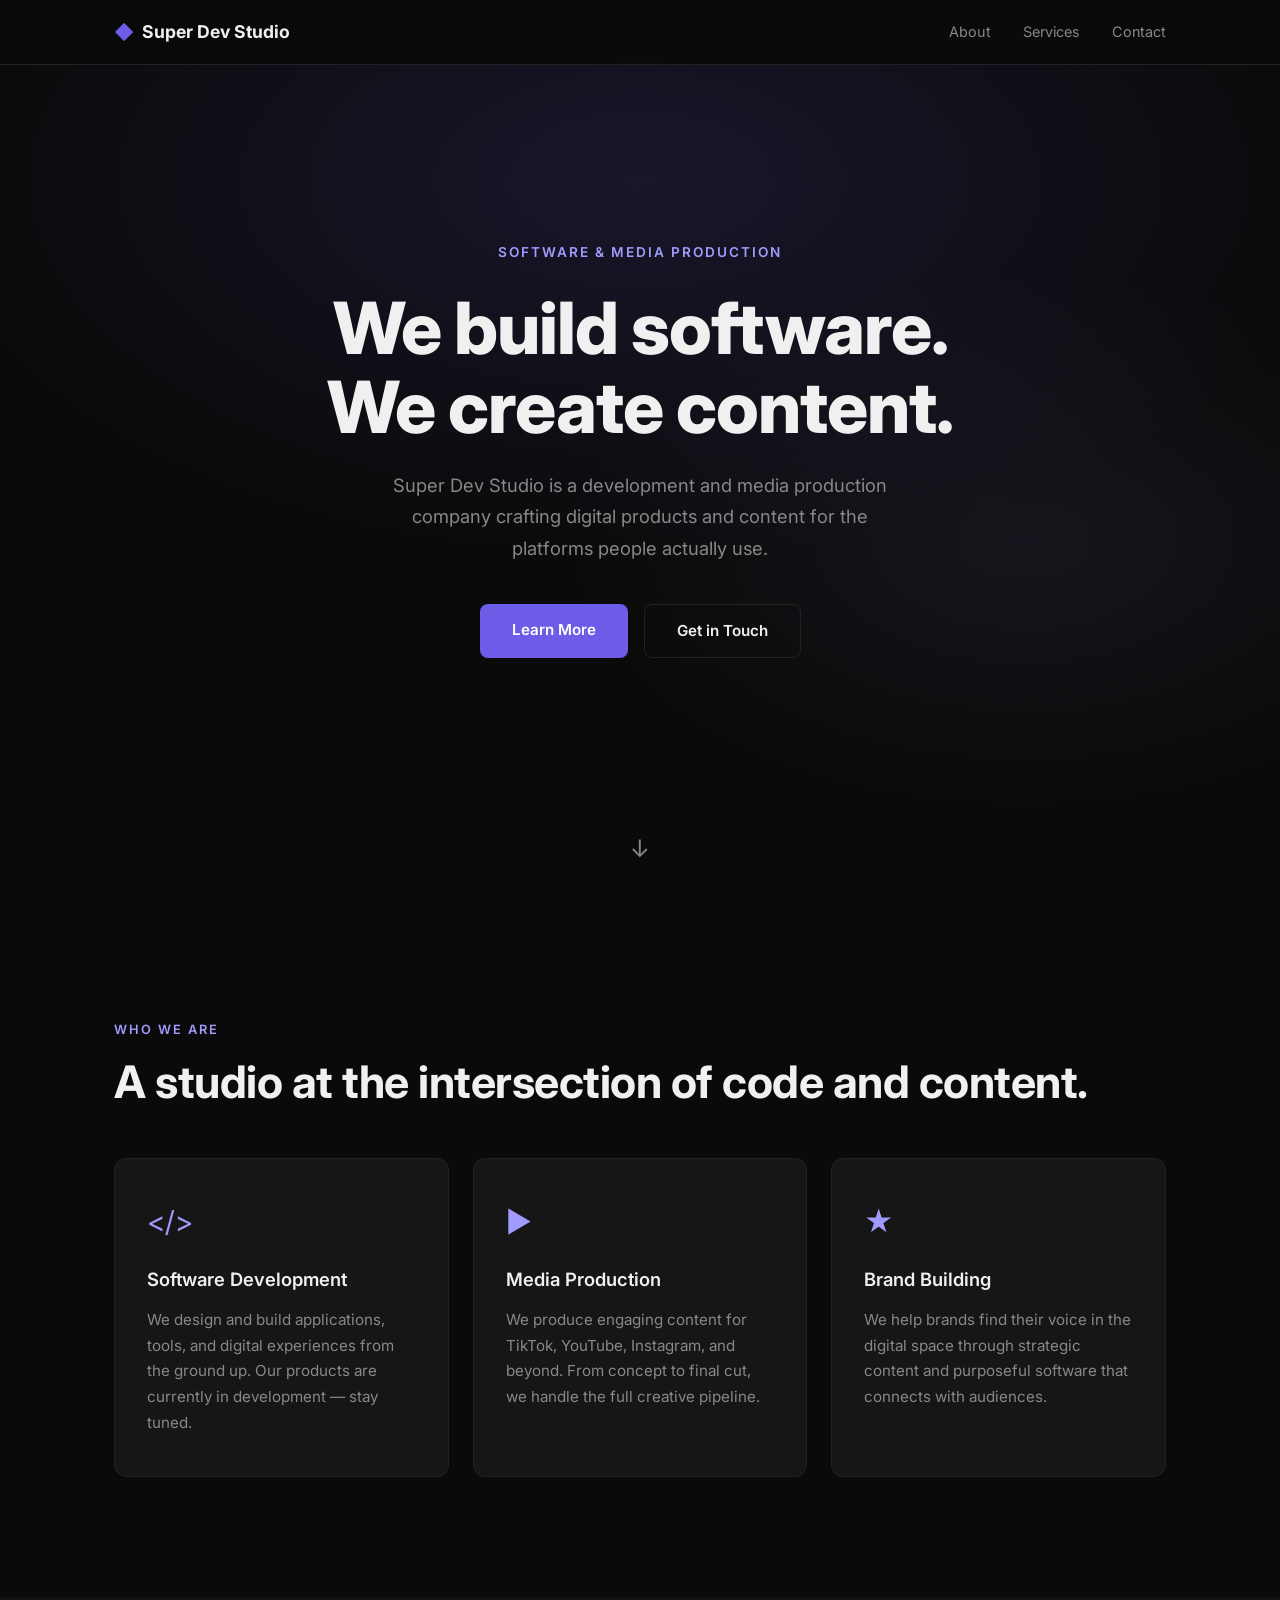
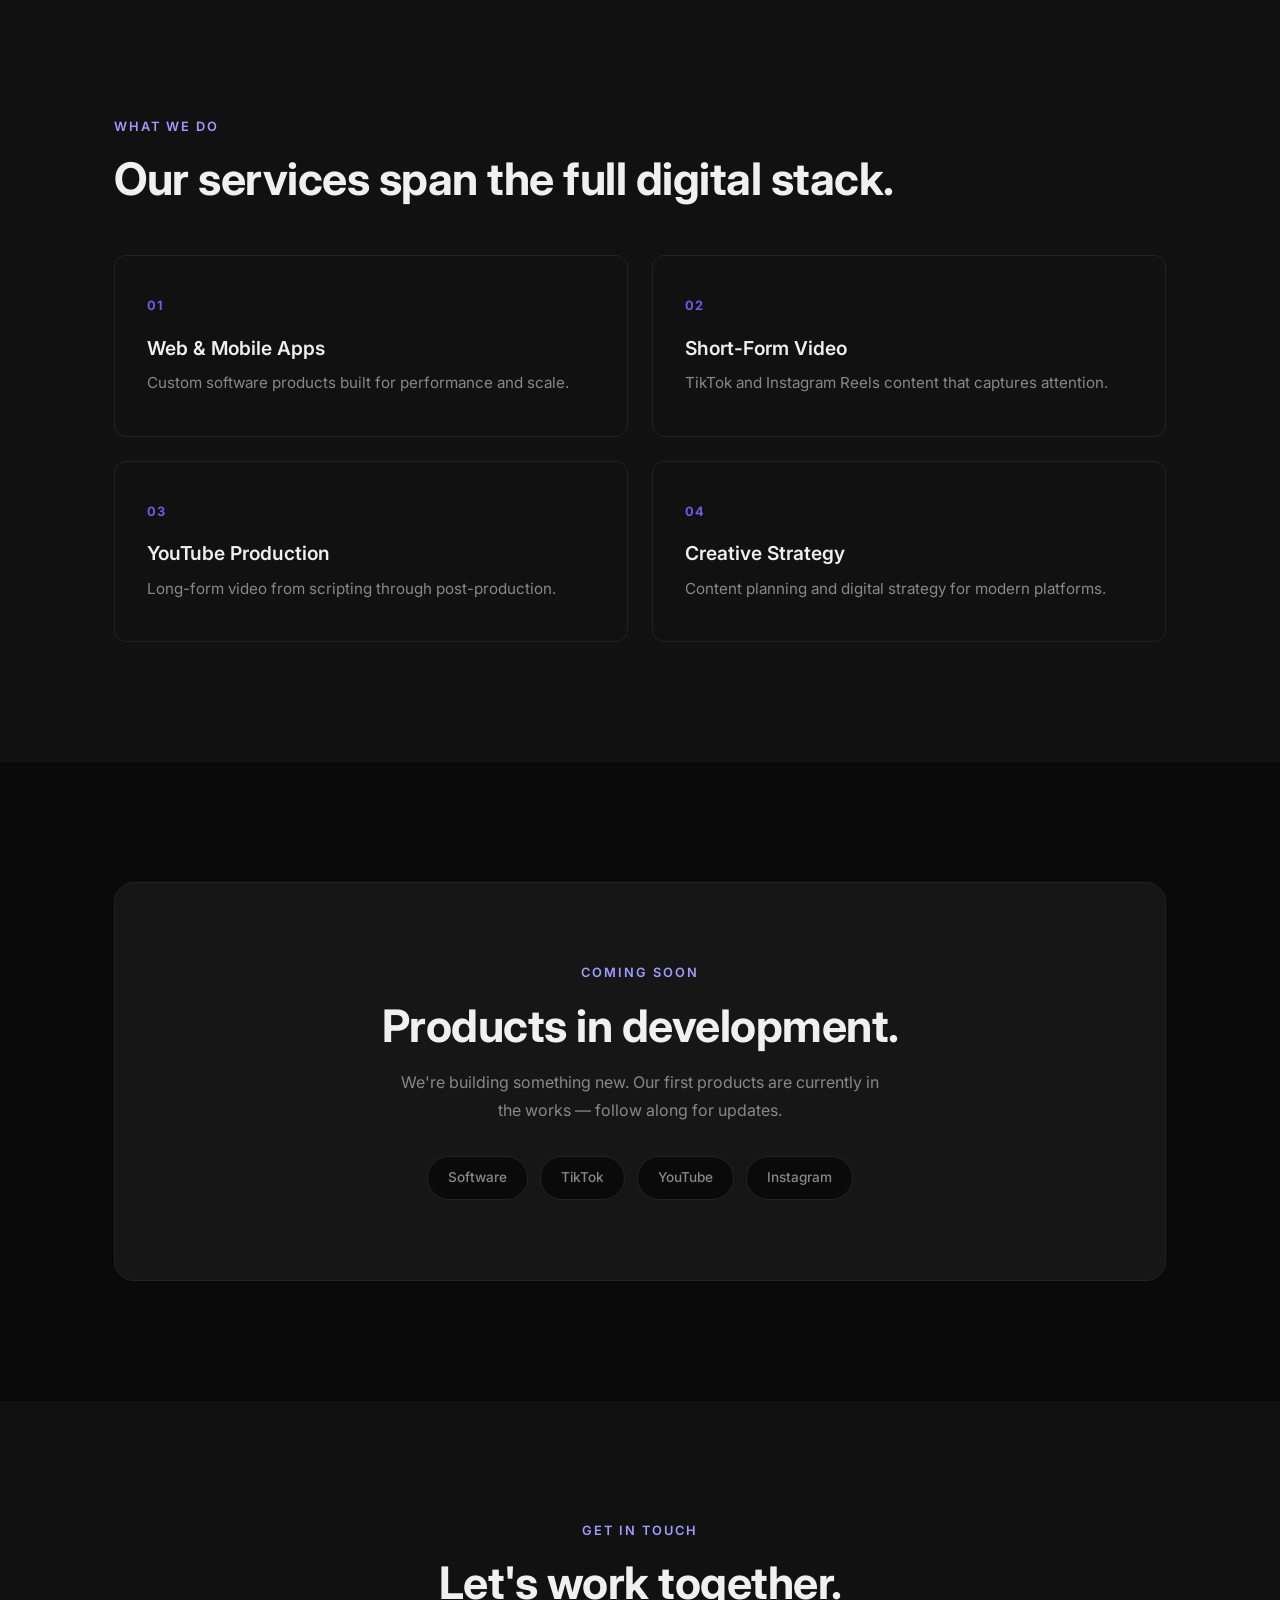
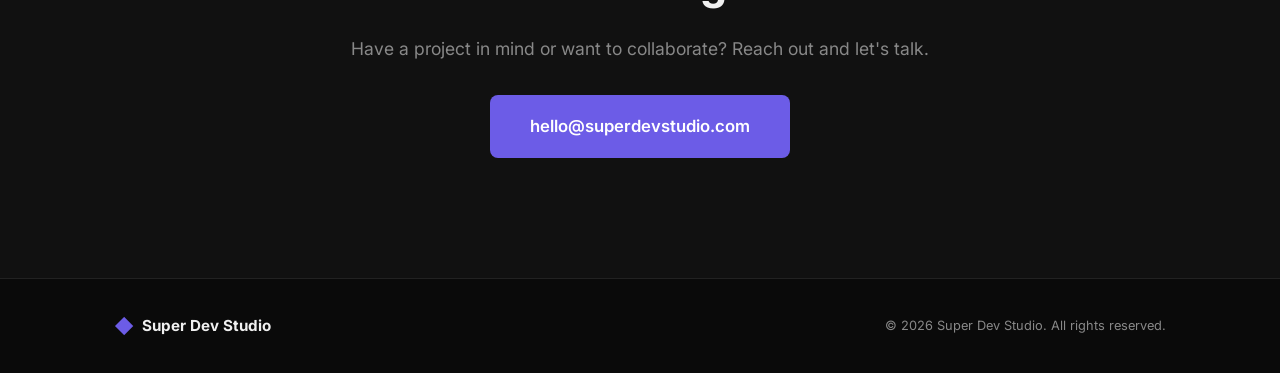
==== index.html @ 13473593 "Add Super Dev Studio website Single-page site with hero, about, services, coming soon, and contact s" ====
<!DOCTYPE html>
<html lang="en">
<head>
  <meta charset="UTF-8">
  <meta name="viewport" content="width=device-width, initial-scale=1.0">
  <title>Super Dev Studio — Software & Media Production</title>
  <meta name="description" content="Super Dev Studio builds software and produces media content for TikTok, YouTube, and Instagram. Products coming soon.">
  <meta property="og:title" content="Super Dev Studio">
  <meta property="og:description" content="Software & media production studio. Products coming soon.">
  <meta property="og:type" content="website">
  <meta property="og:url" content="https://www.superdevstudio.com">
  <link rel="preconnect" href="https://fonts.googleapis.com">
  <link rel="preconnect" href="https://fonts.gstatic.com" crossorigin>
  <link href="https://fonts.googleapis.com/css2?family=Inter:wght@400;500;600;700;800&display=swap" rel="stylesheet">
  <link rel="stylesheet" href="style.css">
</head>
<body>

  <nav class="nav">
    <div class="nav-inner">
      <a href="#" class="logo">
        <span class="logo-icon">&#9670;</span> Super Dev Studio
      </a>
      <ul class="nav-links">
        <li><a href="#about">About</a></li>
        <li><a href="#services">Services</a></li>
        <li><a href="#contact">Contact</a></li>
      </ul>
    </div>
  </nav>

  <header class="hero">
    <div class="hero-bg"></div>
    <div class="hero-content">
      <p class="hero-tag">Software & Media Production</p>
      <h1>We build software.<br>We create content.</h1>
      <p class="hero-sub">Super Dev Studio is a development and media production company crafting digital products and content for the platforms people actually use.</p>
      <div class="hero-actions">
        <a href="#about" class="btn btn-primary">Learn More</a>
        <a href="#contact" class="btn btn-outline">Get in Touch</a>
      </div>
    </div>
    <div class="hero-scroll">
      <span>&#8595;</span>
    </div>
  </header>

  <section id="about" class="section about">
    <div class="container">
      <p class="section-tag">Who We Are</p>
      <h2>A studio at the intersection of code and content.</h2>
      <div class="about-grid">
        <div class="about-card">
          <div class="about-icon">&#60;/&#62;</div>
          <h3>Software Development</h3>
          <p>We design and build applications, tools, and digital experiences from the ground up. Our products are currently in development — stay tuned.</p>
        </div>
        <div class="about-card">
          <div class="about-icon">&#9654;</div>
          <h3>Media Production</h3>
          <p>We produce engaging content for TikTok, YouTube, Instagram, and beyond. From concept to final cut, we handle the full creative pipeline.</p>
        </div>
        <div class="about-card">
          <div class="about-icon">&#9733;</div>
          <h3>Brand Building</h3>
          <p>We help brands find their voice in the digital space through strategic content and purposeful software that connects with audiences.</p>
        </div>
      </div>
    </div>
  </section>

  <section id="services" class="section services">
    <div class="container">
      <p class="section-tag">What We Do</p>
      <h2>Our services span the full digital stack.</h2>
      <div class="services-grid">
        <div class="service-item">
          <span class="service-num">01</span>
          <h3>Web & Mobile Apps</h3>
          <p>Custom software products built for performance and scale.</p>
        </div>
        <div class="service-item">
          <span class="service-num">02</span>
          <h3>Short-Form Video</h3>
          <p>TikTok and Instagram Reels content that captures attention.</p>
        </div>
        <div class="service-item">
          <span class="service-num">03</span>
          <h3>YouTube Production</h3>
          <p>Long-form video from scripting through post-production.</p>
        </div>
        <div class="service-item">
          <span class="service-num">04</span>
          <h3>Creative Strategy</h3>
          <p>Content planning and digital strategy for modern platforms.</p>
        </div>
      </div>
    </div>
  </section>

  <section class="section cta">
    <div class="container">
      <div class="cta-box">
        <p class="section-tag">Coming Soon</p>
        <h2>Products in development.</h2>
        <p>We're building something new. Our first products are currently in the works — follow along for updates.</p>
        <div class="cta-platforms">
          <span class="platform-badge">Software</span>
          <span class="platform-badge">TikTok</span>
          <span class="platform-badge">YouTube</span>
          <span class="platform-badge">Instagram</span>
        </div>
      </div>
    </div>
  </section>

  <section id="contact" class="section contact">
    <div class="container">
      <p class="section-tag">Get in Touch</p>
      <h2>Let's work together.</h2>
      <p class="contact-sub">Have a project in mind or want to collaborate? Reach out and let's talk.</p>
      <a href="mailto:hello@superdevstudio.com" class="btn btn-primary btn-lg">hello@superdevstudio.com</a>
    </div>
  </section>

  <footer class="footer">
    <div class="container footer-inner">
      <div class="footer-brand">
        <span class="logo-icon">&#9670;</span> Super Dev Studio
      </div>
      <p class="footer-copy">&copy; 2026 Super Dev Studio. All rights reserved.</p>
    </div>
  </footer>

</body>
</html>
---- style.css ----
/* ── Reset & Base ── */
*, *::before, *::after {
  margin: 0;
  padding: 0;
  box-sizing: border-box;
}

:root {
  --bg: #0a0a0a;
  --bg-raised: #111111;
  --bg-card: #161616;
  --text: #f0f0f0;
  --text-muted: #888888;
  --accent: #6c5ce7;
  --accent-light: #a29bfe;
  --border: #222222;
  --radius: 12px;
}

html {
  scroll-behavior: smooth;
}

body {
  font-family: 'Inter', -apple-system, BlinkMacSystemFont, sans-serif;
  background: var(--bg);
  color: var(--text);
  line-height: 1.6;
  -webkit-font-smoothing: antialiased;
}

a {
  color: inherit;
  text-decoration: none;
}

.container {
  max-width: 1100px;
  margin: 0 auto;
  padding: 0 24px;
}

/* ── Nav ── */
.nav {
  position: fixed;
  top: 0;
  left: 0;
  right: 0;
  z-index: 100;
  background: rgba(10, 10, 10, 0.85);
  backdrop-filter: blur(16px);
  border-bottom: 1px solid var(--border);
}

.nav-inner {
  max-width: 1100px;
  margin: 0 auto;
  padding: 0 24px;
  display: flex;
  align-items: center;
  justify-content: space-between;
  height: 64px;
}

.logo {
  font-weight: 700;
  font-size: 1.1rem;
  display: flex;
  align-items: center;
  gap: 8px;
}

.logo-icon {
  color: var(--accent);
  font-size: 1.2rem;
}

.nav-links {
  list-style: none;
  display: flex;
  gap: 32px;
}

.nav-links a {
  font-size: 0.9rem;
  color: var(--text-muted);
  transition: color 0.2s;
}

.nav-links a:hover {
  color: var(--text);
}

/* ── Hero ── */
.hero {
  position: relative;
  min-height: 100vh;
  display: flex;
  align-items: center;
  justify-content: center;
  text-align: center;
  overflow: hidden;
}

.hero-bg {
  position: absolute;
  inset: 0;
  background:
    radial-gradient(ellipse 80% 60% at 50% 20%, rgba(108, 92, 231, 0.15) 0%, transparent 70%),
    radial-gradient(ellipse 60% 50% at 80% 60%, rgba(162, 155, 254, 0.08) 0%, transparent 60%);
  pointer-events: none;
}

.hero-content {
  position: relative;
  max-width: 720px;
  padding: 0 24px;
}

.hero-tag {
  font-size: 0.85rem;
  font-weight: 600;
  text-transform: uppercase;
  letter-spacing: 2px;
  color: var(--accent-light);
  margin-bottom: 24px;
}

.hero h1 {
  font-size: clamp(2.5rem, 6vw, 4.5rem);
  font-weight: 800;
  line-height: 1.1;
  margin-bottom: 24px;
  letter-spacing: -1px;
}

.hero-sub {
  font-size: 1.15rem;
  color: var(--text-muted);
  max-width: 540px;
  margin: 0 auto 40px;
  line-height: 1.7;
}

.hero-actions {
  display: flex;
  gap: 16px;
  justify-content: center;
  flex-wrap: wrap;
}

.hero-scroll {
  position: absolute;
  bottom: 32px;
  left: 50%;
  transform: translateX(-50%);
  animation: bounce 2s infinite;
  color: var(--text-muted);
  font-size: 1.5rem;
}

@keyframes bounce {
  0%, 100% { transform: translateX(-50%) translateY(0); }
  50% { transform: translateX(-50%) translateY(8px); }
}

/* ── Buttons ── */
.btn {
  display: inline-block;
  padding: 14px 32px;
  border-radius: 8px;
  font-size: 0.95rem;
  font-weight: 600;
  transition: all 0.2s;
  cursor: pointer;
  border: none;
}

.btn-primary {
  background: var(--accent);
  color: #fff;
}

.btn-primary:hover {
  background: var(--accent-light);
  color: #000;
}

.btn-outline {
  border: 1px solid var(--border);
  color: var(--text);
  background: transparent;
}

.btn-outline:hover {
  border-color: var(--text-muted);
  background: var(--bg-raised);
}

.btn-lg {
  padding: 18px 40px;
  font-size: 1.05rem;
}

/* ── Sections ── */
.section {
  padding: 120px 0;
}

.section-tag {
  font-size: 0.8rem;
  font-weight: 600;
  text-transform: uppercase;
  letter-spacing: 2px;
  color: var(--accent-light);
  margin-bottom: 16px;
}

.section h2 {
  font-size: clamp(1.8rem, 4vw, 2.8rem);
  font-weight: 700;
  line-height: 1.2;
  margin-bottom: 48px;
  letter-spacing: -0.5px;
}

/* ── About ── */
.about {
  background: var(--bg);
}

.about-grid {
  display: grid;
  grid-template-columns: repeat(3, 1fr);
  gap: 24px;
}

.about-card {
  background: var(--bg-card);
  border: 1px solid var(--border);
  border-radius: var(--radius);
  padding: 40px 32px;
  transition: border-color 0.3s, transform 0.3s;
}

.about-card:hover {
  border-color: var(--accent);
  transform: translateY(-4px);
}

.about-icon {
  font-size: 1.8rem;
  color: var(--accent-light);
  margin-bottom: 20px;
}

.about-card h3 {
  font-size: 1.15rem;
  font-weight: 600;
  margin-bottom: 12px;
}

.about-card p {
  color: var(--text-muted);
  font-size: 0.95rem;
  line-height: 1.7;
}

/* ── Services ── */
.services {
  background: var(--bg-raised);
}

.services-grid {
  display: grid;
  grid-template-columns: repeat(2, 1fr);
  gap: 24px;
}

.service-item {
  padding: 40px 32px;
  border: 1px solid var(--border);
  border-radius: var(--radius);
  transition: border-color 0.3s;
}

.service-item:hover {
  border-color: var(--accent);
}

.service-num {
  font-size: 0.8rem;
  font-weight: 700;
  color: var(--accent);
  letter-spacing: 1px;
  display: block;
  margin-bottom: 16px;
}

.service-item h3 {
  font-size: 1.2rem;
  font-weight: 600;
  margin-bottom: 8px;
}

.service-item p {
  color: var(--text-muted);
  font-size: 0.95rem;
}

/* ── CTA ── */
.cta {
  background: var(--bg);
}

.cta-box {
  background: var(--bg-card);
  border: 1px solid var(--border);
  border-radius: 20px;
  padding: 80px 48px;
  text-align: center;
}

.cta-box p:not(.section-tag) {
  color: var(--text-muted);
  max-width: 480px;
  margin: 0 auto 32px;
  line-height: 1.7;
}

.cta-box h2 {
  margin-bottom: 16px;
}

.cta-platforms {
  display: flex;
  gap: 12px;
  justify-content: center;
  flex-wrap: wrap;
}

.platform-badge {
  background: var(--bg);
  border: 1px solid var(--border);
  padding: 10px 20px;
  border-radius: 100px;
  font-size: 0.85rem;
  font-weight: 500;
  color: var(--text-muted);
}

/* ── Contact ── */
.contact {
  background: var(--bg-raised);
  text-align: center;
}

.contact-sub {
  color: var(--text-muted);
  font-size: 1.1rem;
  margin-bottom: 32px;
  margin-top: -24px;
}

/* ── Footer ── */
.footer {
  border-top: 1px solid var(--border);
  padding: 32px 0;
}

.footer-inner {
  display: flex;
  align-items: center;
  justify-content: space-between;
}

.footer-brand {
  font-weight: 700;
  font-size: 0.95rem;
  display: flex;
  align-items: center;
  gap: 8px;
}

.footer-copy {
  font-size: 0.8rem;
  color: var(--text-muted);
}

/* ── Responsive ── */
@media (max-width: 768px) {
  .about-grid {
    grid-template-columns: 1fr;
  }

  .services-grid {
    grid-template-columns: 1fr;
  }

  .nav-links {
    gap: 20px;
  }

  .nav-links a {
    font-size: 0.8rem;
  }

  .section {
    padding: 80px 0;
  }

  .cta-box {
    padding: 48px 24px;
  }

  .footer-inner {
    flex-direction: column;
    gap: 12px;
    text-align: center;
  }
}

@media (max-width: 480px) {
  .nav-links {
    gap: 16px;
  }

  .hero-actions {
    flex-direction: column;
    align-items: center;
  }

  .btn {
    width: 100%;
    text-align: center;
  }
}
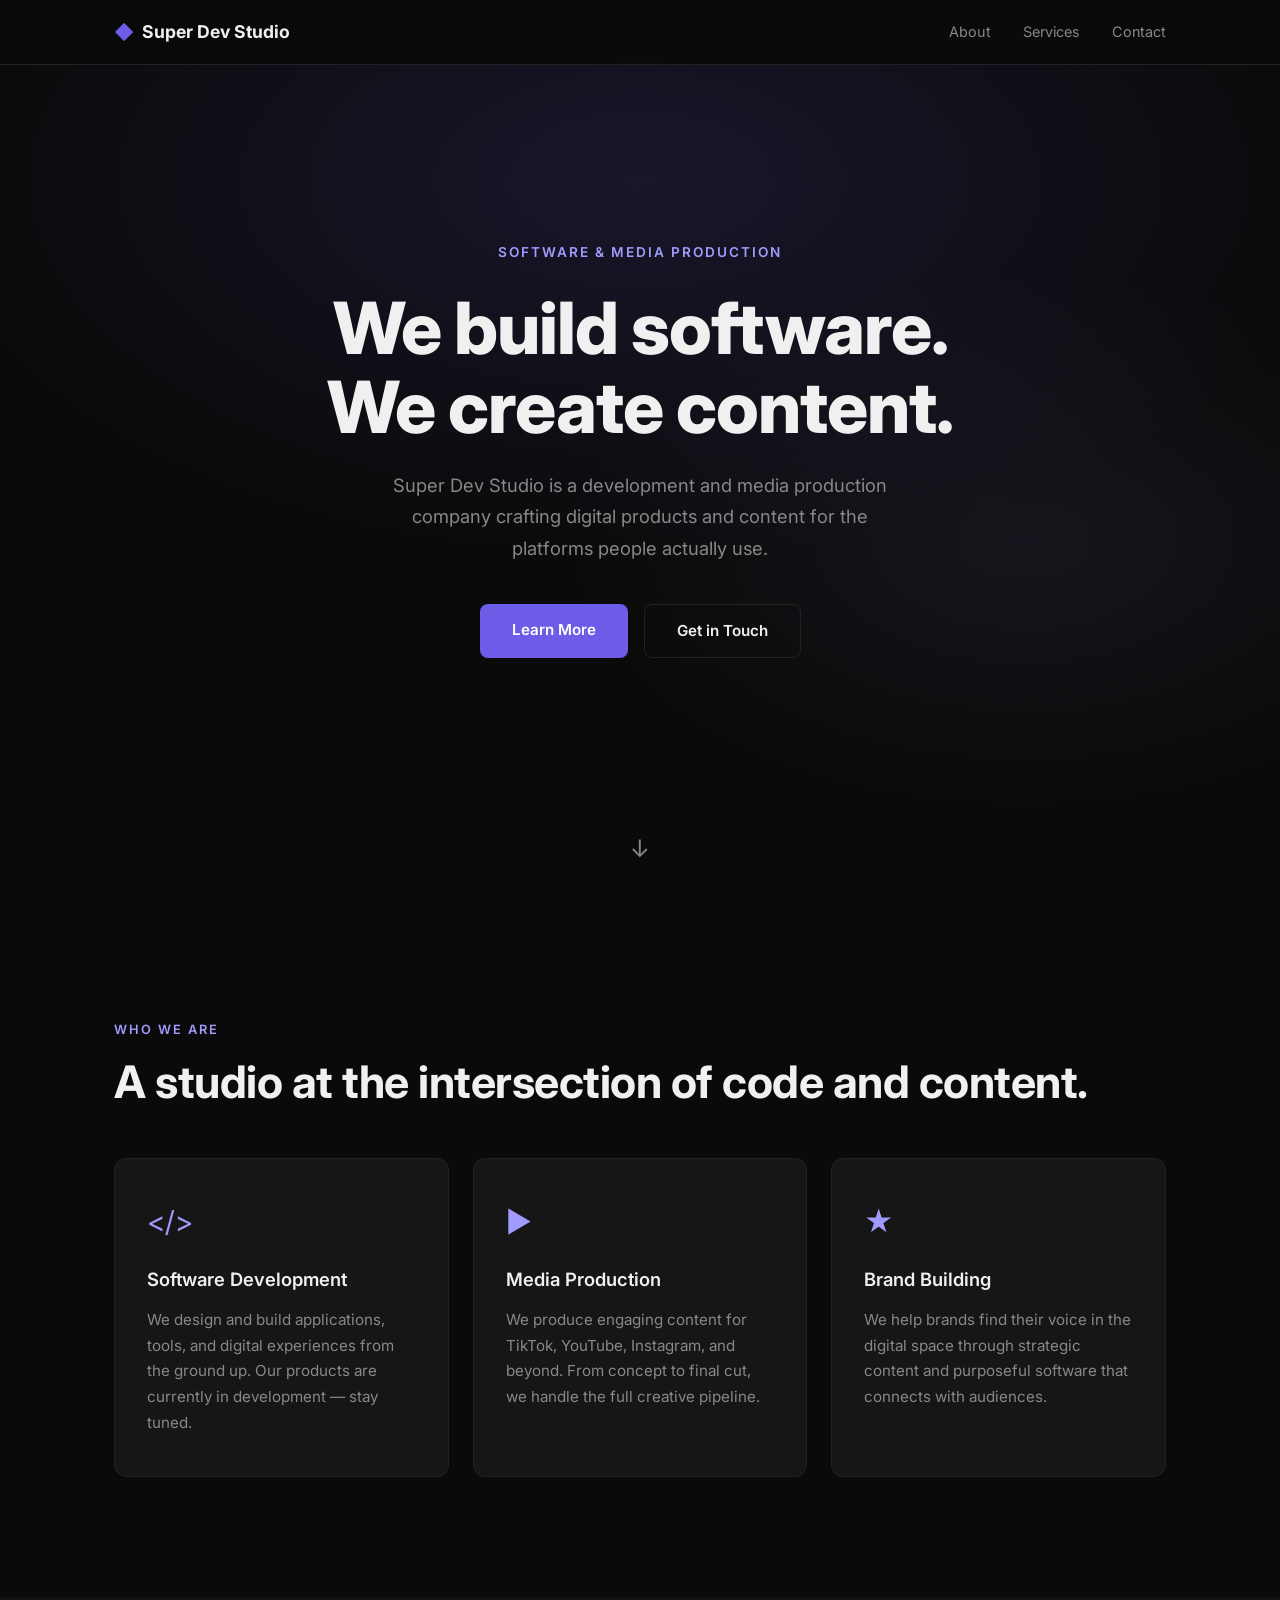
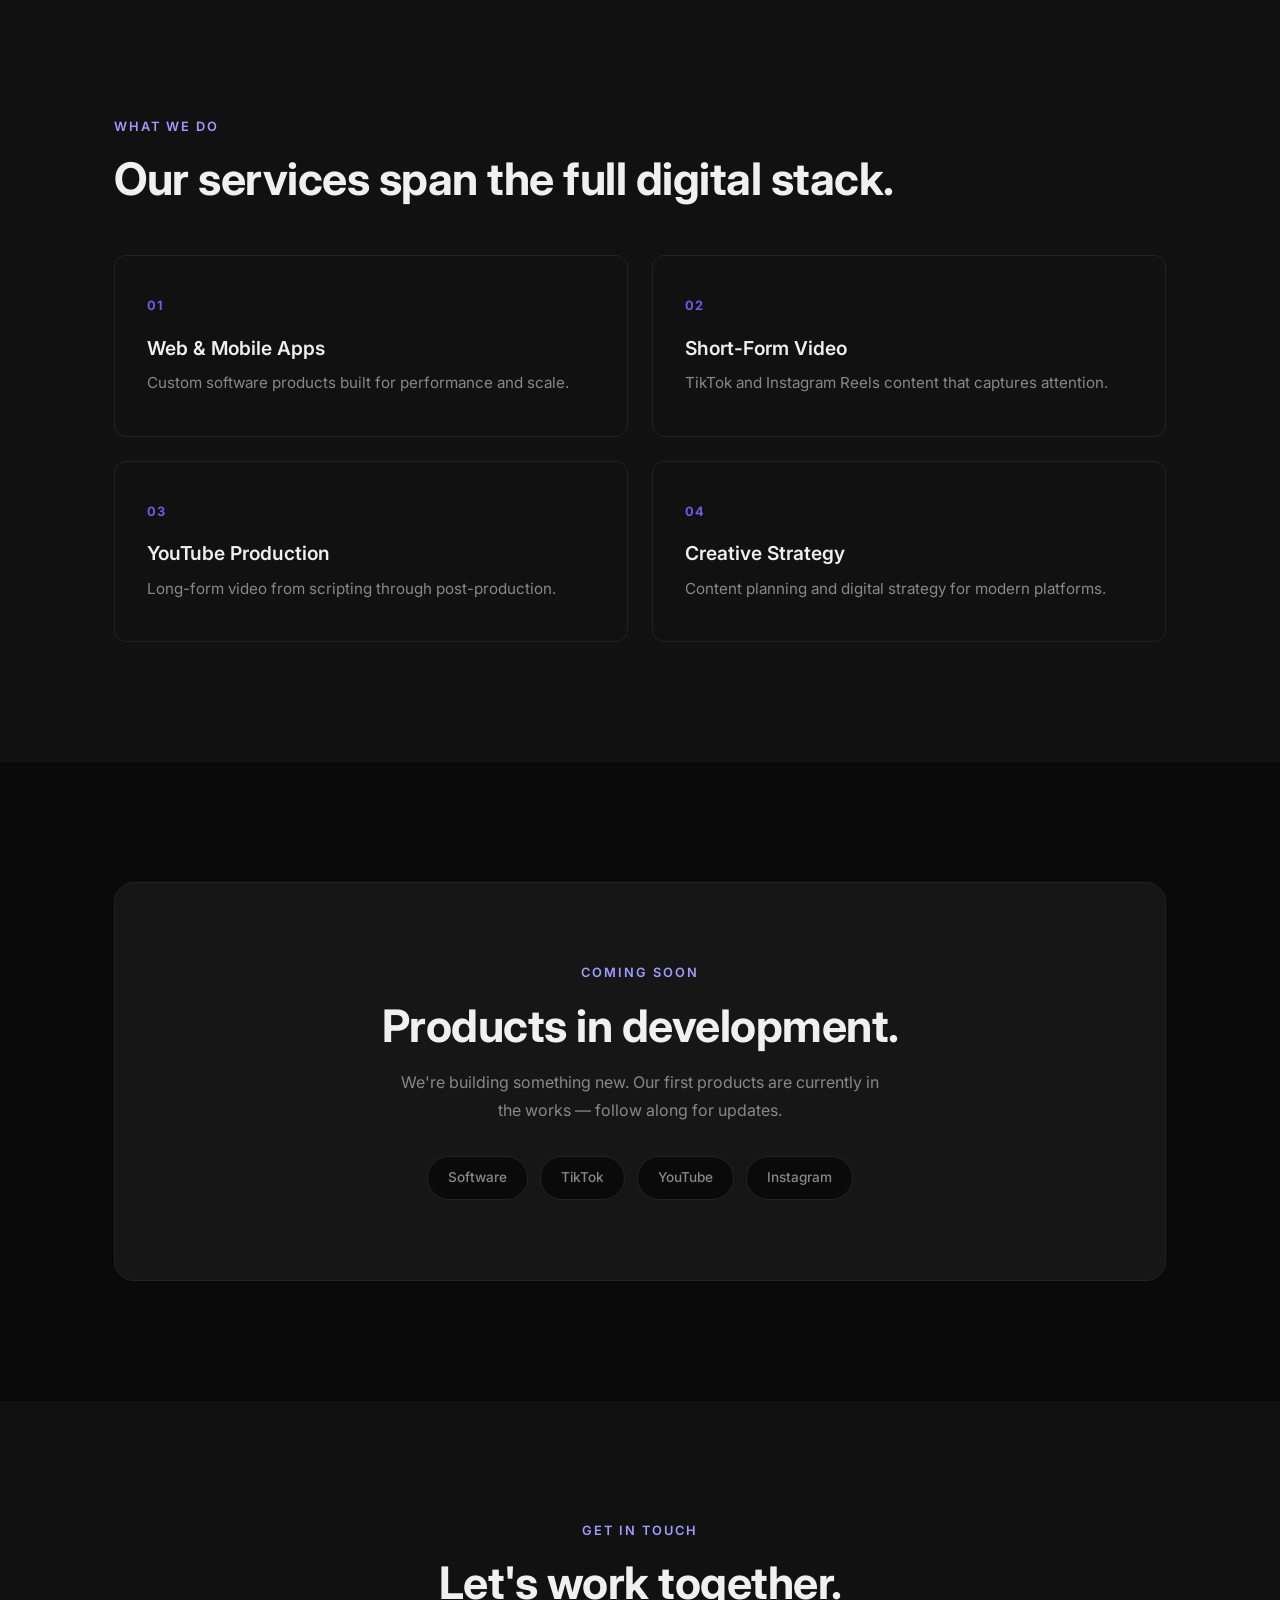
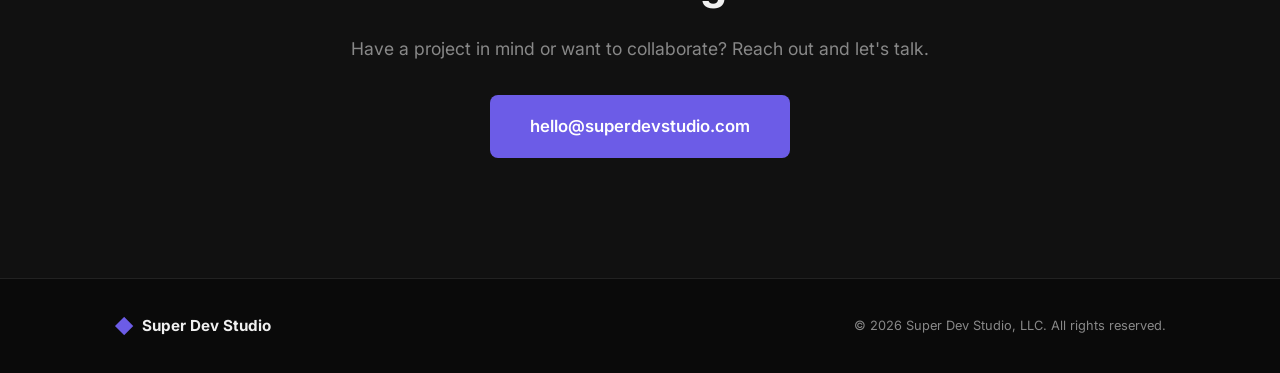
==== commit 42207e63: "Update business name to Super Dev Studio, LLC Co-Authored-By: Claude Opus 4.6 (1M context) <noreply@" ====
--- a/index.html
+++ b/index.html
@@ -3,7 +3,7 @@
 <head>
   <meta charset="UTF-8">
   <meta name="viewport" content="width=device-width, initial-scale=1.0">
-  <title>Super Dev Studio — Software & Media Production</title>
+  <title>Super Dev Studio, LLC — Software & Media Production</title>
   <meta name="description" content="Super Dev Studio builds software and produces media content for TikTok, YouTube, and Instagram. Products coming soon.">
   <meta property="og:title" content="Super Dev Studio">
   <meta property="og:description" content="Software & media production studio. Products coming soon.">
@@ -128,7 +128,7 @@
       <div class="footer-brand">
         <span class="logo-icon">&#9670;</span> Super Dev Studio
       </div>
-      <p class="footer-copy">&copy; 2026 Super Dev Studio. All rights reserved.</p>
+      <p class="footer-copy">&copy; 2026 Super Dev Studio, LLC. All rights reserved.</p>
     </div>
   </footer>
 
